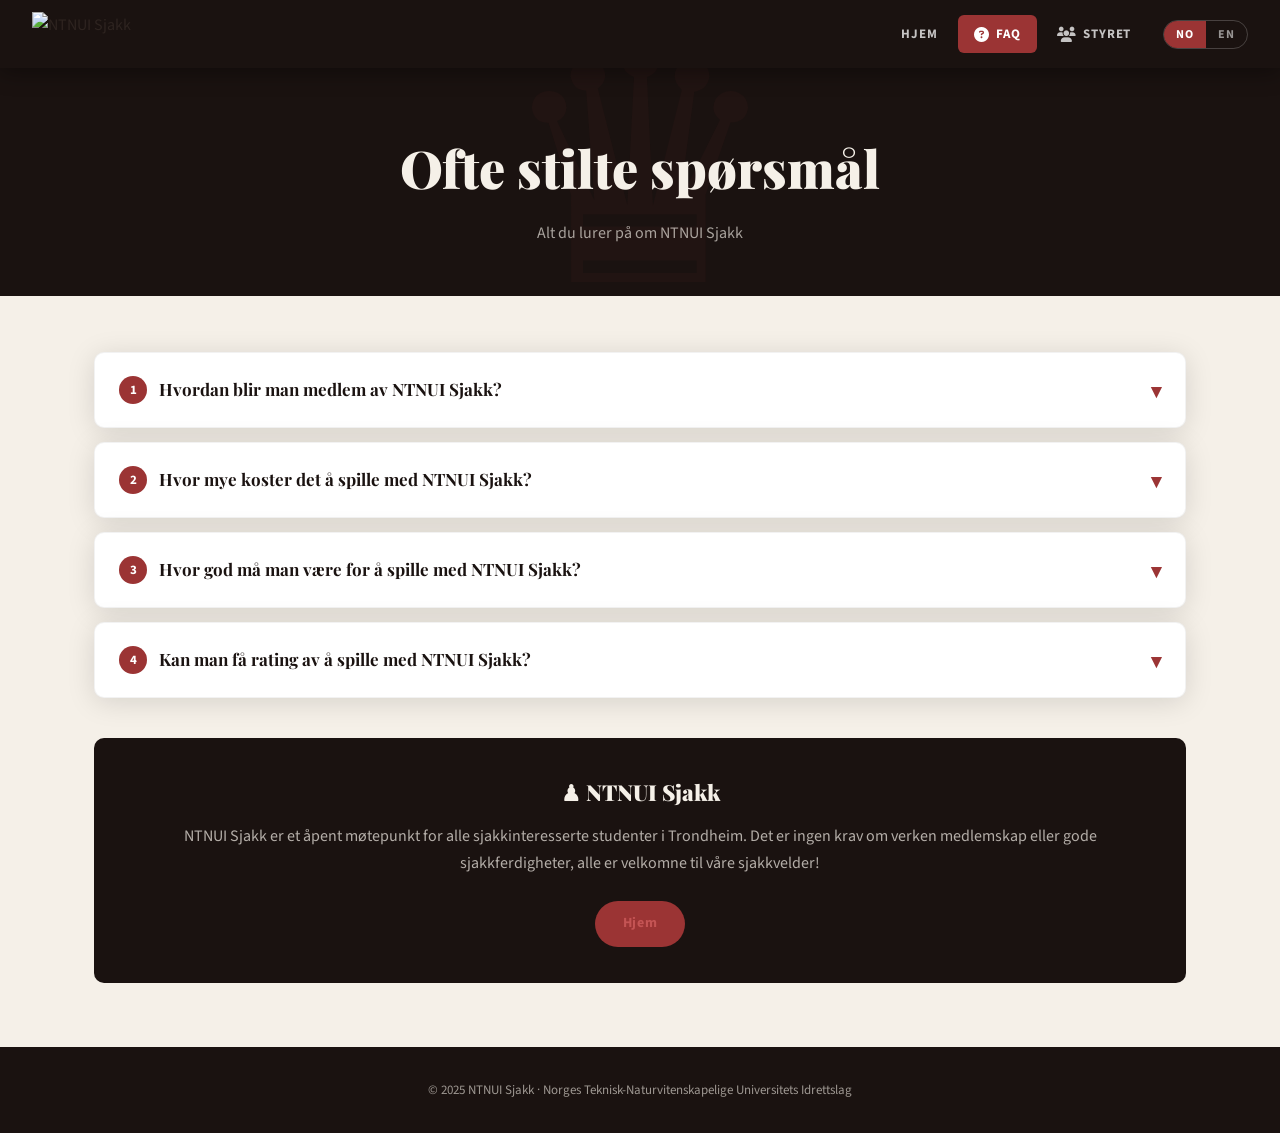
==== files/faq.html @ a93a5599 "cur" ====
<!DOCTYPE html>
<html lang="no">
<head>
  <meta charset="UTF-8">
  <meta name="viewport" content="width=device-width, initial-scale=1.0">
  <title>FAQ — NTNUI Sjakk</title>
  <link rel="stylesheet" href="style.css">
  <link rel="stylesheet" href="https://cdnjs.cloudflare.com/ajax/libs/font-awesome/6.5.1/css/all.min.css">
  <style>
    .faq-list { display: flex; flex-direction: column; gap: 14px; margin-top: 8px; }

    .faq-item {
      background: var(--white);
      border-radius: var(--radius);
      box-shadow: var(--shadow);
      overflow: hidden;
      border: 1px solid rgba(0,0,0,0.05);
    }
    .faq-item summary {
      padding: 20px 24px;
      font-family: 'Playfair Display', serif;
      font-size: 17px;
      font-weight: 700;
      color: var(--dark);
      cursor: pointer;
      list-style: none;
      display: flex;
      align-items: center;
      justify-content: space-between;
      gap: 12px;
      user-select: none;
      transition: background 0.2s;
    }
    .faq-item summary:hover { background: var(--cream-dk); }
    .faq-item summary::after {
      content: '▾';
      font-size: 20px;
      color: var(--red);
      flex-shrink: 0;
      transition: transform 0.25s;
    }
    .faq-item[open] summary::after { transform: rotate(180deg); }
    .faq-item[open] summary { background: var(--cream-dk); }

    .faq-answer {
      padding: 0 24px 22px;
      font-size: 15px;
      line-height: 1.75;
      color: var(--mid);
      border-top: 2px solid var(--red);
      padding-top: 18px;
      margin-top: 0;
    }
    .faq-answer a { color: var(--red); font-weight: 600; }

    .faq-q-num {
      display: inline-flex;
      align-items: center;
      justify-content: center;
      width: 28px; height: 28px;
      background: var(--red);
      color: #fff;
      border-radius: 50%;
      font-size: 13px;
      font-weight: 700;
      flex-shrink: 0;
      font-family: 'Source Sans 3', sans-serif;
    }

    .faq-cta {
      margin-top: 40px;
      background: var(--dark);
      border-radius: var(--radius);
      padding: 36px 32px;
      text-align: center;
      color: var(--cream);
    }
    .faq-cta h3 {
      font-family: 'Playfair Display', serif;
      font-size: 22px;
      font-weight: 900;
      margin-bottom: 12px;
    }
    .faq-cta p { color: rgba(245,240,232,0.7); margin-bottom: 20px; }
    .faq-cta a { color: var(--red-light); font-weight: 700; }
    .faq-cta a:hover { text-decoration: underline; }
  </style>
</head>
<body>

<nav class="top-nav" id="top-nav"></nav>

<div class="page-hero">
  <h1 data-i18n="faq_hero_title">Ofte stilte spørsmål</h1>
  <p data-i18n="faq_hero_sub">Alt du lurer på om NTNUI Sjakk</p>
</div>

<main class="site-main">
  <div class="faq-list" id="faq-list">
    <!-- Rendered by JS for i18n support -->
  </div>

  <div class="faq-cta">
    <h3>♟ NTNUI Sjakk</h3>
    <p data-i18n="intro_text"></p>
    <a href="index.html" class="btn btn-red" style="display:inline-flex;margin-top:4px" data-i18n="nav_home">Hjem</a>
  </div>
</main>

<footer class="site-footer">
  <p data-i18n="footer"></p>
</footer>

<script src="i18n.js"></script>
<script>
buildNav('faq');

function renderFAQ() {
  const lang = getLang();
  const tr = TRANSLATIONS[lang];
  const list = document.getElementById('faq-list');
  const questions = [
    { q: tr.faq_q1, a: tr.faq_a1 },
    { q: tr.faq_q2, a: tr.faq_a2 },
    { q: tr.faq_q3, a: tr.faq_a3 },
    { q: tr.faq_q4, a: tr.faq_a4 },
  ];
  list.innerHTML = questions.map((item, i) => `
    <details class="faq-item">
      <summary>
        <span style="display:flex;align-items:center;gap:12px">
          <span class="faq-q-num">${i + 1}</span>
          ${item.q}
        </span>
      </summary>
      <div class="faq-answer">${item.a}</div>
    </details>
  `).join('');
}

renderFAQ();

/* Re-render FAQ when language changes */
const origBuildNav = buildNav;
const origApply = applyTranslations;
// Patch: re-render FAQ after language switch
document.addEventListener('click', function(e) {
  if (e.target.classList.contains('lang-btn')) {
    setTimeout(renderFAQ, 10);
  }
});
</script>
</body>
</html>
---- files/style.css ----
/* ═══════════════════════════════════════════
   NTNUI SJAKK — Global Stylesheet
   Aesthetic: Dark editorial chess club —
   deep burgundy + cream + charcoal
   Font: Playfair Display (headings) +
         Source Sans 3 (body)
   ═══════════════════════════════════════════ */

@import url('https://fonts.googleapis.com/css2?family=Playfair+Display:wght@700;900&family=Source+Sans+3:wght@300;400;600;700&display=swap');

/* ── Variables ── */
:root {
  --red:      #9b3434;
  --red-dark: #7a2828;
  --red-light:#c45454;
  --cream:    #f5f0e8;
  --cream-dk: #ede6d6;
  --dark:     #1a1210;
  --charcoal: #2e2420;
  --mid:      #5a4a44;
  --muted:    #8a7a74;
  --white:    #ffffff;
  --nav-h:    68px;
  --max-w:    1140px;
  --radius:   10px;
  --shadow:   0 4px 28px rgba(0,0,0,0.13);
}

/* ── Reset ── */
*, *::before, *::after { box-sizing: border-box; margin: 0; padding: 0; }
html { scroll-behavior: smooth; }
body {
  font-family: 'Source Sans 3', sans-serif;
  font-size: 16px;
  line-height: 1.7;
  color: var(--charcoal);
  background: var(--cream);
  min-height: 100vh;
}
a { color: inherit; text-decoration: none; }
img { display: block; max-width: 100%; }

/* ── TOP NAV ── */
.top-nav {
  position: sticky;
  top: 0;
  z-index: 100;
  height: var(--nav-h);
  background: var(--dark);
  display: flex;
  align-items: center;
  padding: 0 32px;
  gap: 0;
  box-shadow: 0 2px 24px rgba(0,0,0,0.45);
}

.nav-logo {
  display: flex;
  align-items: center;
  gap: 12px;
  text-decoration: none;
  flex-shrink: 0;
}
.nav-logo-icon {
  font-size: 28px;
  line-height: 1;
  filter: drop-shadow(0 0 8px rgba(155,52,52,0.7));
}
.nav-logo img {
  height: 44px;
  width: auto;
  display: block;
}

.nav-spacer { flex: 1; }

.nav-links {
  display: flex;
  align-items: center;
  gap: 4px;
}

.nav-link {
  display: flex;
  align-items: center;
  gap: 7px;
  padding: 8px 16px;
  border-radius: 6px;
  font-size: 13px;
  font-weight: 700;
  letter-spacing: 0.06em;
  text-transform: uppercase;
  color: rgba(255,255,255,0.75);
  transition: background 0.2s, color 0.2s;
  cursor: pointer;
  border: none;
  background: none;
  font-family: 'Source Sans 3', sans-serif;
  text-decoration: none;
}
.nav-link:hover, .nav-link.active {
  background: rgba(155,52,52,0.25);
  color: #fff;
}
.nav-link.active { background: var(--red); color: #fff; }
.nav-link-icon { font-size: 15px; }

/* Language toggle */
.lang-toggle {
  display: flex;
  align-items: center;
  margin-left: 12px;
  border: 1.5px solid rgba(255,255,255,0.2);
  border-radius: 20px;
  overflow: hidden;
}
.lang-btn {
  padding: 5px 12px;
  font-size: 12px;
  font-weight: 700;
  letter-spacing: 0.08em;
  color: rgba(255,255,255,0.55);
  background: none;
  border: none;
  cursor: pointer;
  transition: background 0.18s, color 0.18s;
  font-family: 'Source Sans 3', sans-serif;
}
.lang-btn.active {
  background: var(--red);
  color: #fff;
}

/* Mobile nav */
.nav-hamburger {
  display: none;
  background: none;
  border: none;
  color: #fff;
  font-size: 26px;
  cursor: pointer;
  padding: 4px 8px;
}

/* ── PAGE HERO (for inner pages) ── */
.page-hero {
  background: var(--dark);
  padding: 56px 32px 48px;
  text-align: center;
  position: relative;
  overflow: hidden;
}
.page-hero::before {
  content: '♛';
  position: absolute;
  font-size: 320px;
  color: rgba(155,52,52,0.06);
  top: 50%;
  left: 50%;
  transform: translate(-50%,-50%);
  pointer-events: none;
  line-height: 1;
}
.page-hero h1 {
  font-family: 'Playfair Display', serif;
  font-size: clamp(32px, 5vw, 52px);
  font-weight: 900;
  color: var(--cream);
  position: relative;
}
.page-hero p {
  color: rgba(245,240,232,0.65);
  font-size: 16px;
  margin-top: 8px;
  position: relative;
}

/* ── MAIN CONTENT WRAPPER ── */
.site-main {
  max-width: var(--max-w);
  margin: 0 auto;
  padding: 48px 24px 64px;
}

/* ── SECTION HEADING ── */
.section-heading {
  font-family: 'Playfair Display', serif;
  font-size: clamp(22px, 3.5vw, 32px);
  font-weight: 900;
  color: var(--dark);
  margin: 52px 0 24px;
  display: flex;
  align-items: center;
  gap: 14px;
}
.section-heading::after {
  content: '';
  flex: 1;
  height: 2px;
  background: linear-gradient(to right, var(--red), transparent);
  border-radius: 1px;
}

/* ── CARDS ── */
.card-grid {
  display: grid;
  grid-template-columns: repeat(auto-fit, minmax(300px, 1fr));
  gap: 20px;
}
.card {
  background: var(--white);
  border-radius: var(--radius);
  overflow: hidden;
  box-shadow: var(--shadow);
  border: 1px solid rgba(0,0,0,0.06);
  transition: transform 0.2s, box-shadow 0.2s;
}
.card:hover { transform: translateY(-3px); box-shadow: 0 8px 36px rgba(0,0,0,0.16); }
.card-header {
  padding: 16px 22px;
  font-weight: 800;
  font-size: 13px;
  letter-spacing: 0.08em;
  text-transform: uppercase;
  color: #fff;
  display: flex;
  align-items: center;
  gap: 9px;
}
.card-header.red  { background: var(--red); }
.card-header.blue { background: #2a62b8; }
.card-header.teal { background: #1e8a72; }
.card-header.gold { background: #8a6c1e; }
.card-body {
  padding: 22px 24px;
  font-size: 15px;
  line-height: 1.75;
  color: var(--mid);
}
.card-body strong { color: var(--charcoal); }
.card-body a { color: var(--red); font-weight: 600; }
.card-body a:hover { text-decoration: underline; }

/* ── ACCORDION ── */
.accordion {
  margin-bottom: 16px;
  border-radius: var(--radius);
  overflow: hidden;
  box-shadow: var(--shadow);
}
.accordion summary {
  padding: 16px 22px;
  font-weight: 700;
  font-size: 14px;
  letter-spacing: 0.04em;
  cursor: pointer;
  background: var(--red);
  color: #fff;
  list-style: none;
  display: flex;
  align-items: center;
  justify-content: space-between;
  user-select: none;
  transition: background 0.2s;
}
.accordion summary:hover { background: var(--red-dark); }
.accordion summary::after { content: '▾'; font-size: 18px; }
.accordion[open] summary::after { content: '▴'; }
.accordion-body {
  padding: 20px 24px;
  background: var(--white);
  font-size: 15px;
  line-height: 1.75;
  color: var(--mid);
  border: 1px solid rgba(155,52,52,0.12);
  border-top: none;
}
.accordion-body ul { padding-left: 20px; margin: 8px 0; }
.accordion-body li { margin-bottom: 4px; }

/* ── BUTTONS ── */
.btn {
  display: inline-flex;
  align-items: center;
  gap: 8px;
  padding: 11px 28px;
  border-radius: 9999px;
  font-weight: 700;
  font-size: 14px;
  letter-spacing: 0.04em;
  text-decoration: none;
  transition: opacity 0.2s, transform 0.15s;
  cursor: pointer;
  border: none;
  font-family: 'Source Sans 3', sans-serif;
}
.btn:hover { opacity: 0.88; transform: scale(1.04); }
.btn-fb   { background: #3373dc; color: #fff; }
.btn-ig   { background: #e1306c; color: #fff; }
.btn-red  { background: var(--red); color: #fff; }
.btn-blue { background: #2a62b8; color: #fff; }

/* ── FOOTER ── */
.site-footer {
  background: var(--dark);
  color: rgba(245,240,232,0.6);
  text-align: center;
  padding: 32px 24px;
  font-size: 13px;
}
.site-footer a { color: var(--red-light); }
.site-footer a:hover { text-decoration: underline; }

/* ── RESPONSIVE ── */
@media (max-width: 768px) {
  .nav-links { display: none; flex-direction: column; position: absolute; top: var(--nav-h); left: 0; right: 0; background: var(--charcoal); padding: 12px 16px 20px; gap: 4px; box-shadow: 0 8px 24px rgba(0,0,0,0.4); }
  .nav-links.open { display: flex; }
  .nav-hamburger { display: block; }
  .lang-toggle { margin-left: 0; }
  .top-nav { flex-wrap: wrap; height: auto; padding: 12px 16px; gap: 10px; }
  .nav-spacer { display: none; }
  .card-grid { grid-template-columns: 1fr; }
  .site-main { padding: 32px 16px 48px; }
}
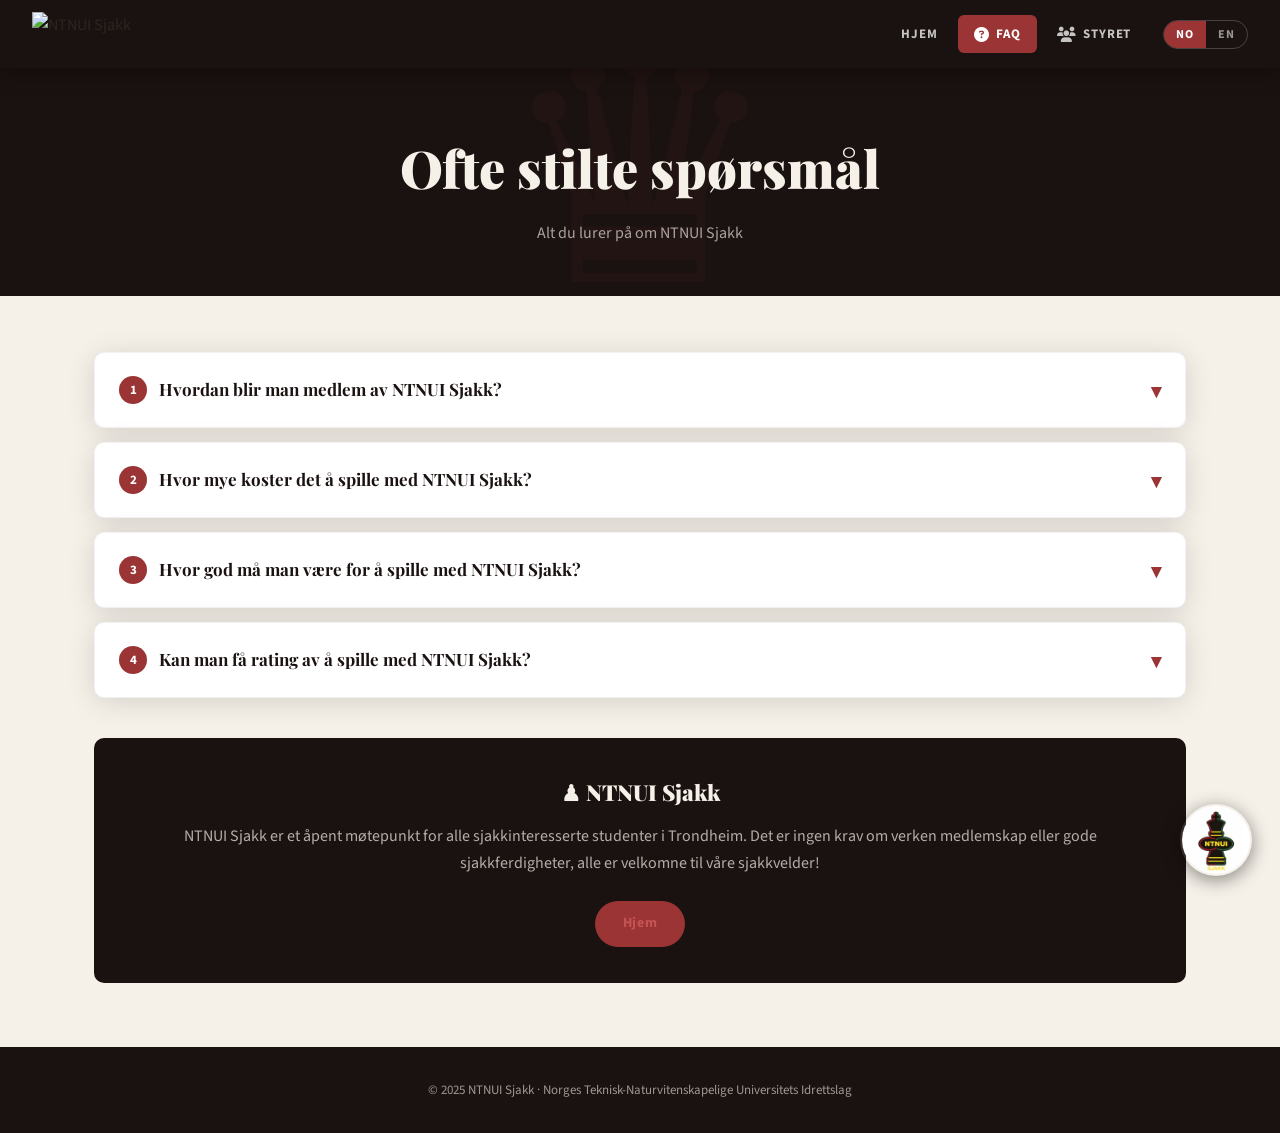
==== commit 0f84d978: "logogogogo på siden" ====
--- a/files/faq.html
+++ b/files/faq.html
@@ -84,6 +84,16 @@
     .faq-cta p { color: rgba(245,240,232,0.7); margin-bottom: 20px; }
     .faq-cta a { color: var(--red-light); font-weight: 700; }
     .faq-cta a:hover { text-decoration: underline; }
+
+    .chess-logo {
+      position: fixed; bottom: 24px; right: 28px; z-index: 999;
+      width: 72px; height: 72px; border-radius: 50%; overflow: hidden;
+      box-shadow: 0 4px 18px rgba(0,0,0,0.45);
+      border: 2px solid rgba(255,255,255,0.12);
+      transition: transform 0.2s, box-shadow 0.2s;
+    }
+    .chess-logo:hover { transform: scale(1.07); box-shadow: 0 6px 24px rgba(0,0,0,0.6); }
+    .chess-logo img { width: 100%; height: 100%; object-fit: cover; display: block; }
   </style>
 </head>
 <body>
@@ -106,6 +116,10 @@
     <a href="index.html" class="btn btn-red" style="display:inline-flex;margin-top:4px" data-i18n="nav_home">Hjem</a>
   </div>
 </main>
+
+<div class="chess-logo">
+  <img src="./Images/logo.jpg" alt="NTNUI Sjakk logo">
+</div>
 
 <footer class="site-footer">
   <p data-i18n="footer"></p>
@@ -151,4 +165,4 @@
 });
 </script>
 </body>
-</html>
+</html>
--- a/files/style.css
+++ b/files/style.css
@@ -296,7 +296,7 @@
 }
 .btn:hover { opacity: 0.88; transform: scale(1.04); }
 .btn-fb   { background: #3373dc; color: #fff; }
-.btn-ig   { background: #e1306c; color: #fff; }
+.btn-ig   { background: var(--red); color: #fff; }
 .btn-red  { background: var(--red); color: #fff; }
 .btn-blue { background: #2a62b8; color: #fff; }
 
